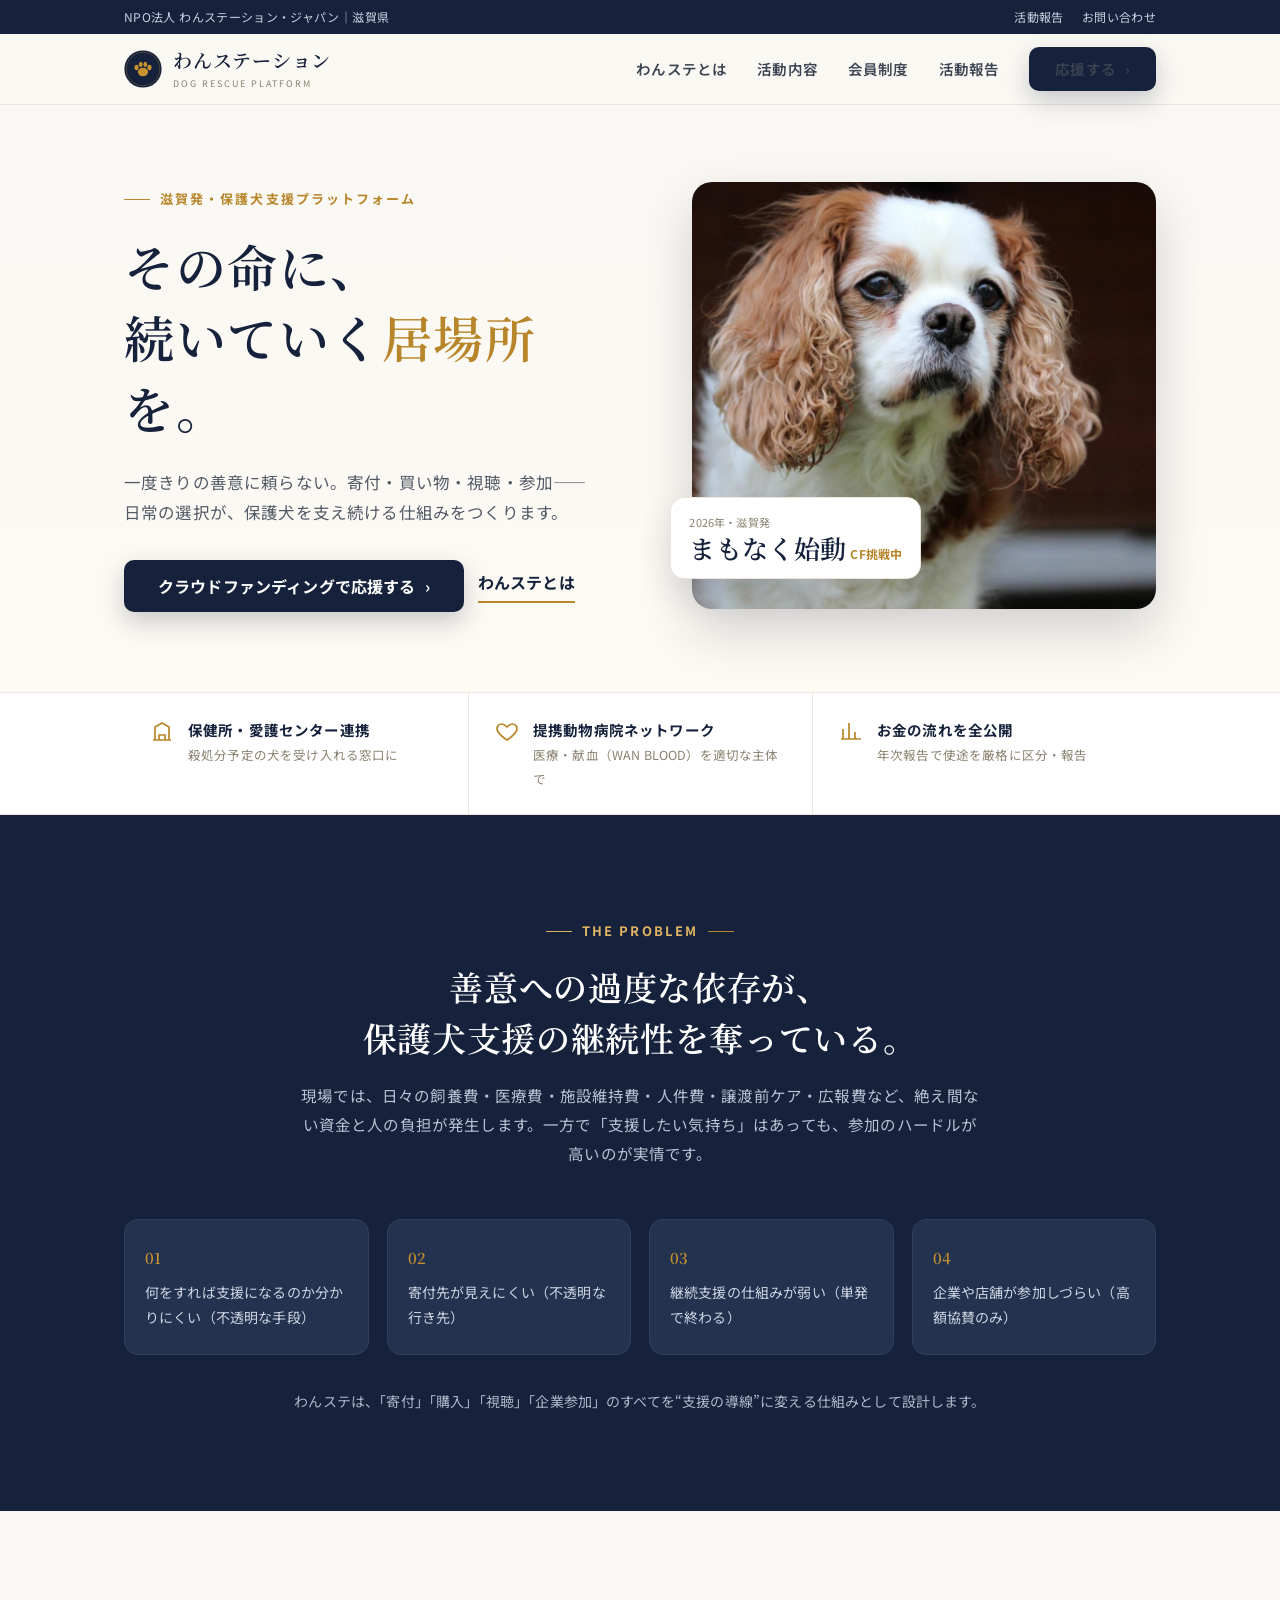
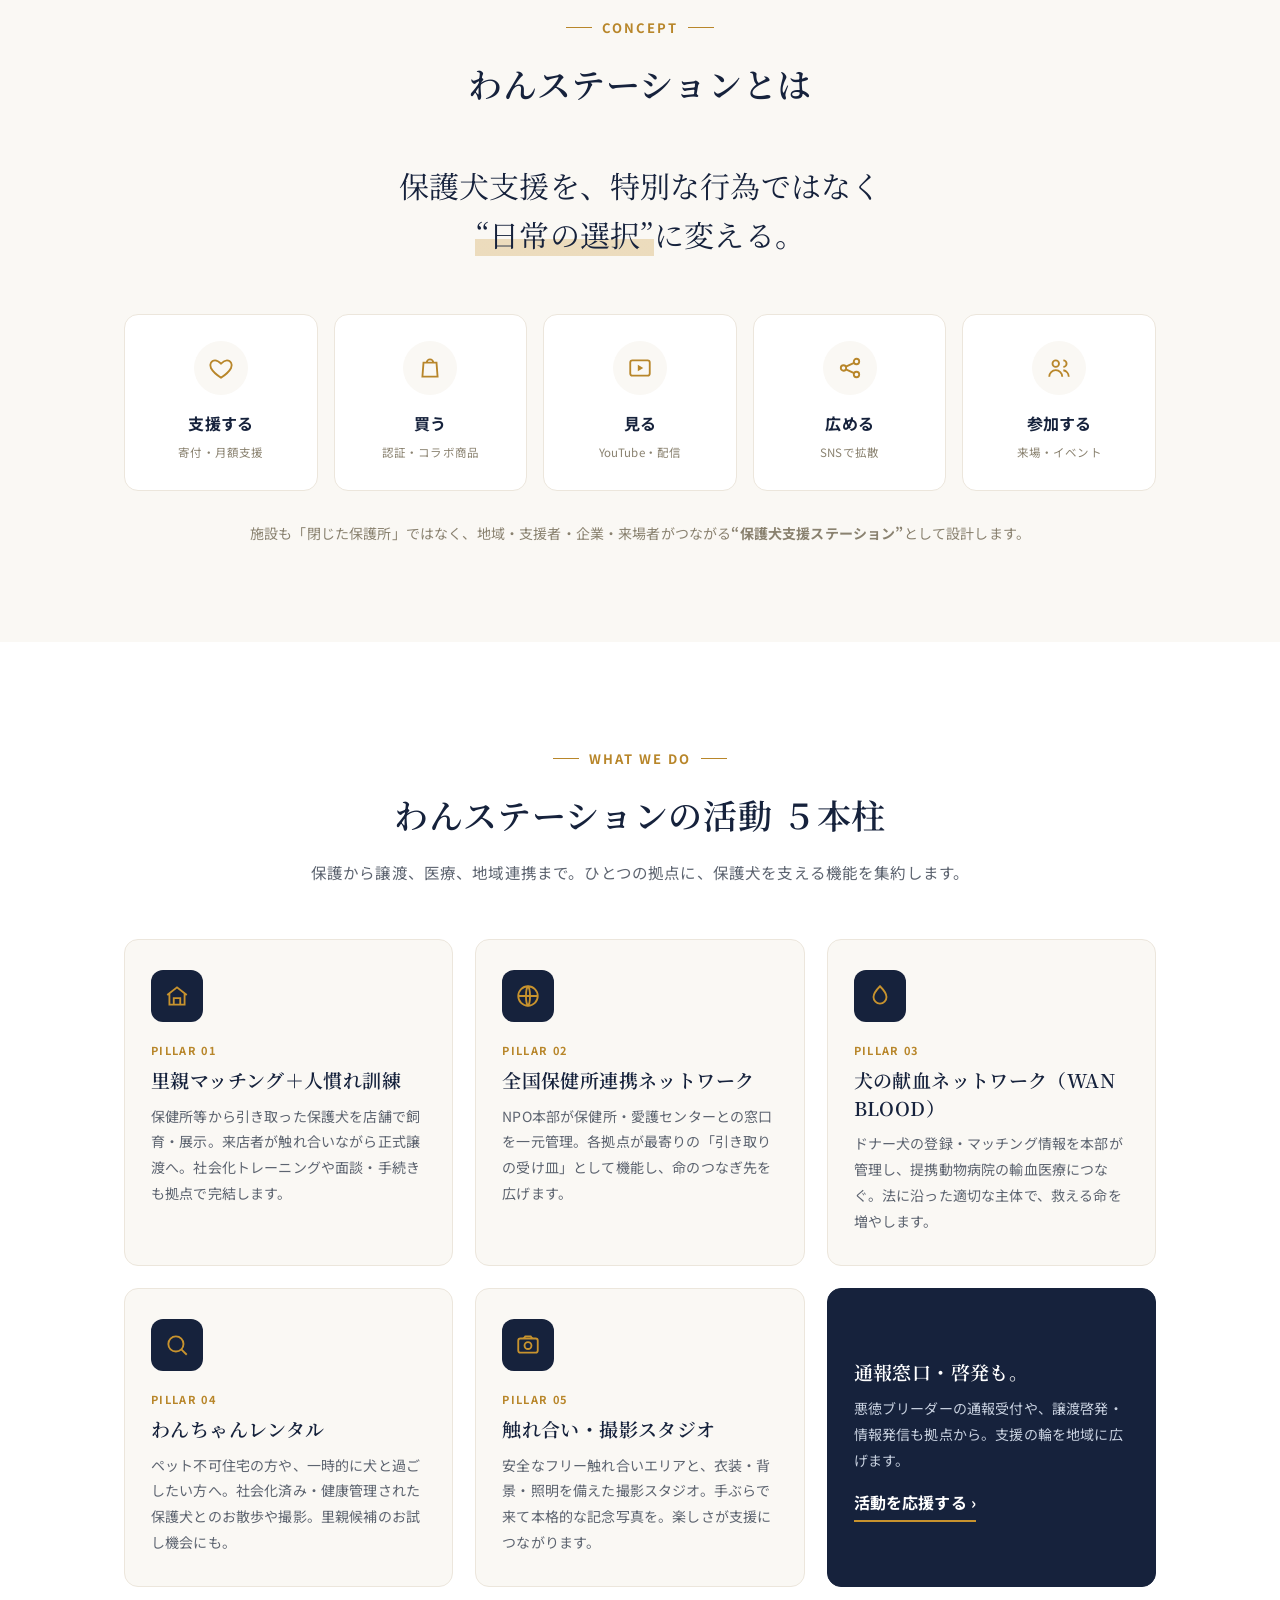
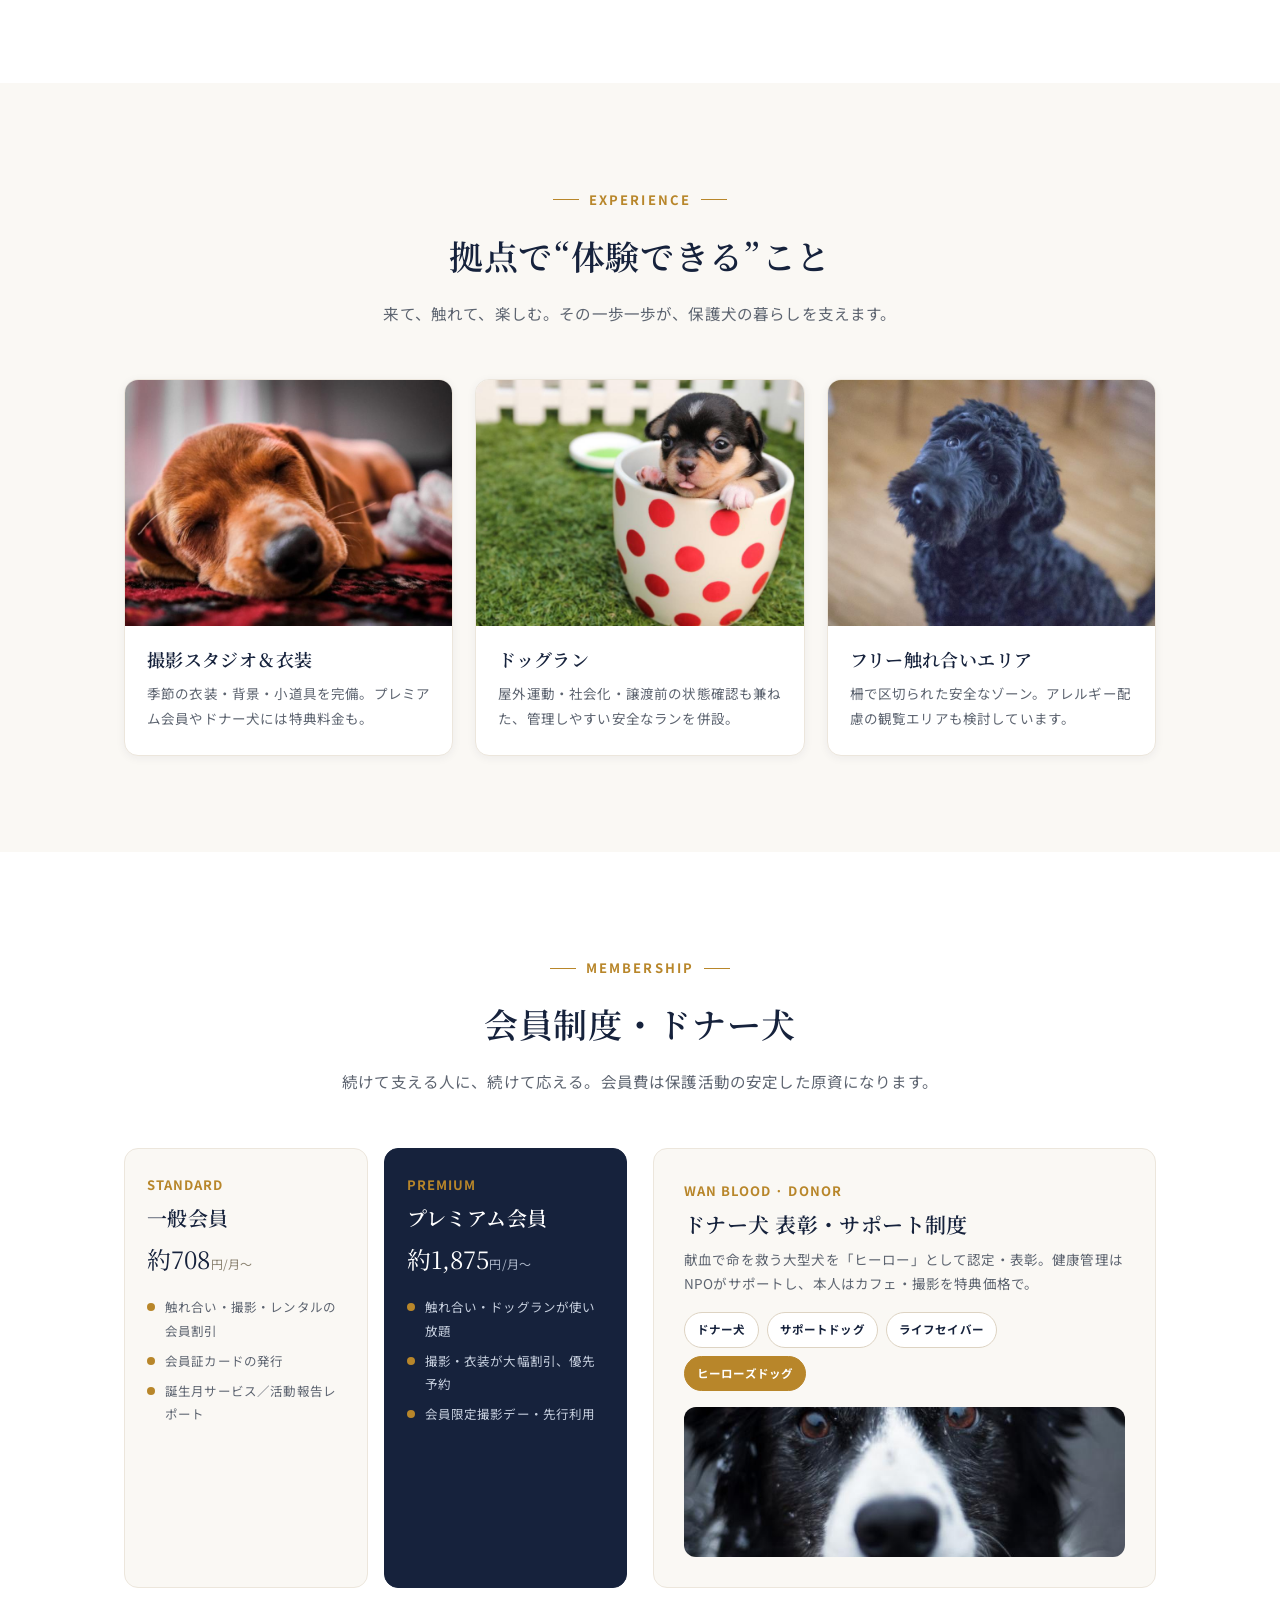
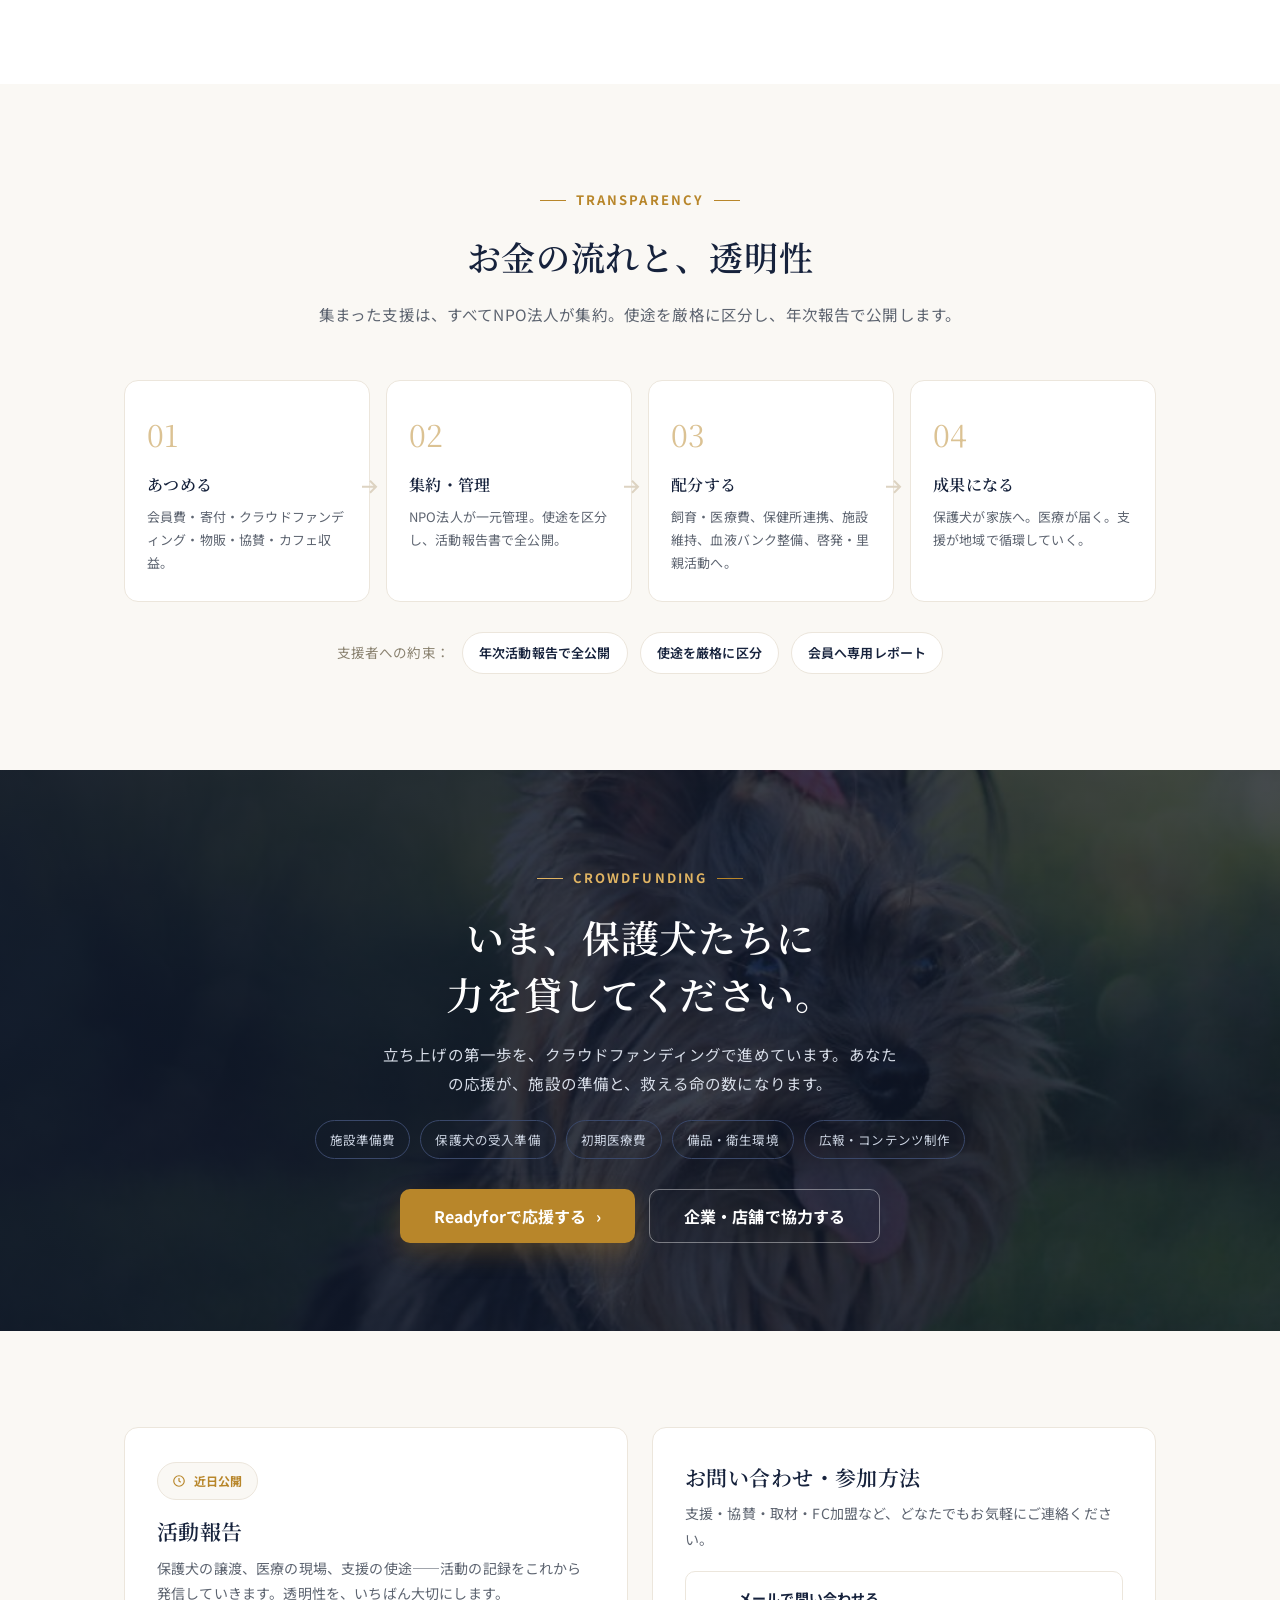
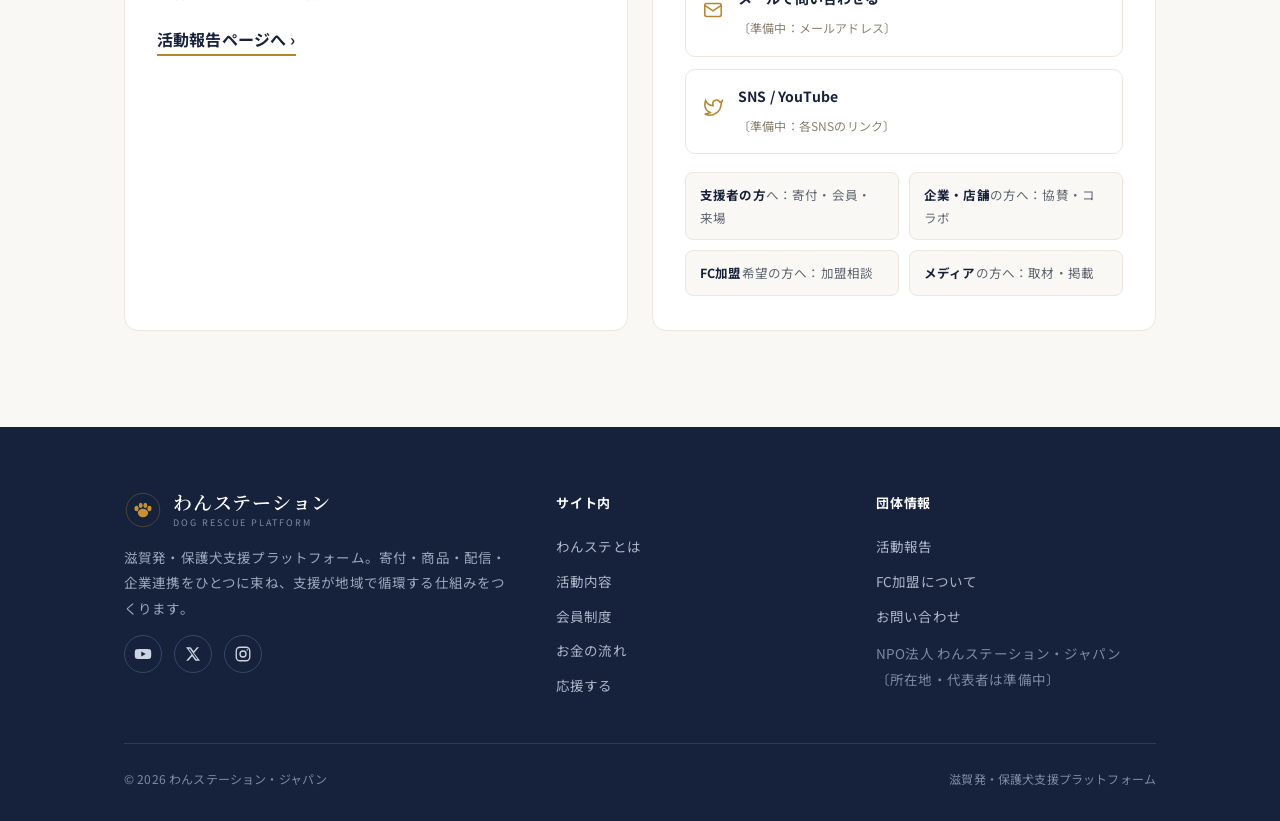
==== classic.html @ 589c4ae3 "feat: 暖色エディトリアル版(B)を正式トップに採用 - B案を index.html に昇格、サブページ(reports/franchise)も暖色トーンに統一 - 旧・紺版は classic." ====
<!DOCTYPE html>
<html lang="ja">
<head>
<meta charset="UTF-8">
<meta name="viewport" content="width=device-width, initial-scale=1">
<meta name="robots" content="noindex, nofollow">
<title>わんステーション｜滋賀発・保護犬支援プラットフォーム</title>
<meta name="description" content="わんステーションは、寄付・買い物・視聴・参加――日常の選択が保護犬を支え続ける仕組みをつくる、滋賀発の保護犬支援プラットフォームです。NPO法人が運営し、お金の流れを全公開します。">
<meta property="og:title" content="わんステーション｜滋賀発・保護犬支援プラットフォーム">
<meta property="og:description" content="保護犬支援を、特別な行為ではなく“日常の選択”に。">
<meta property="og:type" content="website">
<link rel="icon" href="assets/logo.svg" type="image/svg+xml">
<link rel="preconnect" href="https://fonts.googleapis.com">
<link rel="preconnect" href="https://fonts.gstatic.com" crossorigin>
<link href="https://fonts.googleapis.com/css2?family=Noto+Sans+JP:wght@400;500;700&family=Noto+Serif+JP:wght@500;600;700&display=swap" rel="stylesheet">
<link rel="stylesheet" href="css/style.css">
</head>
<body>

<!-- ============ ヘッダー ============ -->
<div class="utility">
  <div class="container">
    <span>NPO法人 わんステーション・ジャパン｜滋賀県</span>
    <span class="u-right">
      <a href="reports.html">活動報告</a>
      <a href="#contact">お問い合わせ</a>
    </span>
  </div>
</div>

<header class="site-header" id="siteHeader">
  <div class="container nav">
    <a class="brand" href="index.html" aria-label="わんステーション トップ">
      <img src="assets/logo.svg" alt="">
      <span class="bt"><b>わんステーション</b><span>DOG RESCUE PLATFORM</span></span>
    </a>
    <nav class="nav-links" id="navLinks" aria-label="メインメニュー">
      <a href="#about">わんステとは</a>
      <a href="#pillars">活動内容</a>
      <a href="#member">会員制度</a>
      <a href="reports.html">活動報告</a>
      <a class="btn btn-primary" href="#support">応援する <span class="arw">›</span></a>
    </nav>
    <button class="nav-toggle" id="navToggle" aria-label="メニューを開く" aria-expanded="false" aria-controls="navLinks">
      <span></span><span></span><span></span>
    </button>
  </div>
</header>

<!-- ============ ヒーロー ============ -->
<section class="hero">
  <div class="container">
    <div class="hero-copy reveal">
      <span class="eyebrow">滋賀発・保護犬支援プラットフォーム</span>
      <h1>その命に、<br>続いていく<span class="accent">居場所</span>を。</h1>
      <p class="lead">一度きりの善意に頼らない。寄付・買い物・視聴・参加――<br>日常の選択が、保護犬を支え続ける仕組みをつくります。</p>
      <div class="hero-actions">
        <a class="btn btn-primary btn-lg" href="#support">クラウドファンディングで応援する <span class="arw">›</span></a>
        <a class="link-underline" href="#about">わんステとは</a>
      </div>
    </div>
    <div class="hero-figure reveal">
      <img src="assets/img/hero.jpg" alt="保護犬の写真">
      <div class="stat-badge">
        <div class="k">2026年・滋賀発</div>
        <div class="v">まもなく始動<small>CF挑戦中</small></div>
      </div>
    </div>
  </div>
</section>

<!-- 信頼ストリップ -->
<div class="trust">
  <div class="container">
    <div class="trust-item">
      <span class="ic" aria-hidden="true"><svg width="24" height="24" viewBox="0 0 24 24" fill="none" stroke="currentColor" stroke-width="1.7"><path d="M3 21h18M5 21V8l7-4 7 4v13M9 21v-5h6v5"/></svg></span>
      <span><b>保健所・愛護センター連携</b><span>殺処分予定の犬を受け入れる窓口に</span></span>
    </div>
    <div class="trust-item">
      <span class="ic" aria-hidden="true"><svg width="24" height="24" viewBox="0 0 24 24" fill="none" stroke="currentColor" stroke-width="1.7"><path d="M12 21s-7-4.6-9.3-9C1 8.7 3 5 6.5 5 9 5 12 8 12 8s3-3 5.5-3C21 5 23 8.7 21.3 12 19 16.4 12 21 12 21z"/></svg></span>
      <span><b>提携動物病院ネットワーク</b><span>医療・献血（WAN BLOOD）を適切な主体で</span></span>
    </div>
    <div class="trust-item">
      <span class="ic" aria-hidden="true"><svg width="24" height="24" viewBox="0 0 24 24" fill="none" stroke="currentColor" stroke-width="1.7"><path d="M4 20V10M10 20V4M16 20v-7M22 20H2"/></svg></span>
      <span><b>お金の流れを全公開</b><span>年次報告で使途を厳格に区分・報告</span></span>
    </div>
  </div>
</div>

<!-- ============ 課題 ============ -->
<section class="section issue" id="issue">
  <div class="container">
    <div class="section-head">
      <span class="eyebrow center">THE PROBLEM</span>
      <h2 class="section-title">善意への過度な依存が、<br>保護犬支援の継続性を奪っている。</h2>
      <p class="section-lead">現場では、日々の飼養費・医療費・施設維持費・人件費・譲渡前ケア・広報費など、絶え間ない資金と人の負担が発生します。一方で「支援したい気持ち」はあっても、参加のハードルが高いのが実情です。</p>
    </div>
    <div class="issue-grid">
      <div class="issue-card reveal"><div class="n">01</div><p>何をすれば支援になるのか分かりにくい（不透明な手段）</p></div>
      <div class="issue-card reveal"><div class="n">02</div><p>寄付先が見えにくい（不透明な行き先）</p></div>
      <div class="issue-card reveal"><div class="n">03</div><p>継続支援の仕組みが弱い（単発で終わる）</p></div>
      <div class="issue-card reveal"><div class="n">04</div><p>企業や店舗が参加しづらい（高額協賛のみ）</p></div>
    </div>
    <p class="issue-note">わんステは、「寄付」「購入」「視聴」「企業参加」のすべてを“支援の導線”に変える仕組みとして設計します。</p>
  </div>
</section>

<!-- ============ コンセプト ============ -->
<section class="section concept" id="about">
  <div class="container">
    <div class="section-head">
      <span class="eyebrow center">CONCEPT</span>
      <h2 class="section-title">わんステーションとは</h2>
    </div>
    <p class="big">保護犬支援を、特別な行為ではなく<br><mark>“日常の選択”</mark>に変える。</p>
    <div class="concept-row">
      <div class="concept-item reveal">
        <div class="ci"><svg width="26" height="26" viewBox="0 0 24 24" fill="none" stroke="currentColor" stroke-width="1.7"><path d="M12 21s-7-4.6-9.3-9C1 8.7 3 5 6.5 5 9 5 12 8 12 8s3-3 5.5-3C21 5 23 8.7 21.3 12 19 16.4 12 21 12 21z"/></svg></div>
        <b>支援する</b><span>寄付・月額支援</span>
      </div>
      <div class="concept-item reveal">
        <div class="ci"><svg width="26" height="26" viewBox="0 0 24 24" fill="none" stroke="currentColor" stroke-width="1.7"><path d="M6 7h12l1 13H5L6 7zM9 7a3 3 0 0 1 6 0"/></svg></div>
        <b>買う</b><span>認証・コラボ商品</span>
      </div>
      <div class="concept-item reveal">
        <div class="ci"><svg width="26" height="26" viewBox="0 0 24 24" fill="none" stroke="currentColor" stroke-width="1.7"><rect x="3" y="5" width="18" height="14" rx="2"/><path d="M10 9l5 3-5 3V9z" fill="currentColor" stroke="none"/></svg></div>
        <b>見る</b><span>YouTube・配信</span>
      </div>
      <div class="concept-item reveal">
        <div class="ci"><svg width="26" height="26" viewBox="0 0 24 24" fill="none" stroke="currentColor" stroke-width="1.7"><circle cx="6" cy="12" r="2.5"/><circle cx="18" cy="6" r="2.5"/><circle cx="18" cy="18" r="2.5"/><path d="M8.2 10.8l7.6-3.6M8.2 13.2l7.6 3.6"/></svg></div>
        <b>広める</b><span>SNSで拡散</span>
      </div>
      <div class="concept-item reveal">
        <div class="ci"><svg width="26" height="26" viewBox="0 0 24 24" fill="none" stroke="currentColor" stroke-width="1.7"><circle cx="9" cy="8" r="3"/><path d="M3 20a6 6 0 0 1 12 0M16 11a3 3 0 0 0 0-6M21 20a6 6 0 0 0-5-5.9"/></svg></div>
        <b>参加する</b><span>来場・イベント</span>
      </div>
    </div>
    <p class="concept-arrow">施設も「閉じた保護所」ではなく、地域・支援者・企業・来場者がつながる<strong>“保護犬支援ステーション”</strong>として設計します。</p>
  </div>
</section>

<!-- ============ 活動5本柱 ============ -->
<section class="section pillars" id="pillars">
  <div class="container">
    <div class="section-head">
      <span class="eyebrow center">WHAT WE DO</span>
      <h2 class="section-title">わんステーションの活動 ５本柱</h2>
      <p class="section-lead">保護から譲渡、医療、地域連携まで。ひとつの拠点に、保護犬を支える機能を集約します。</p>
    </div>
    <div class="pillar-grid">
      <div class="pillar reveal">
        <div class="pic"><svg width="26" height="26" viewBox="0 0 24 24" fill="none" stroke="currentColor" stroke-width="1.7"><path d="M3 11l9-7 9 7M5 10v10h14V10M9 20v-6h6v6"/></svg></div>
        <div class="pn">PILLAR 01</div>
        <h3>里親マッチング＋人慣れ訓練</h3>
        <p>保健所等から引き取った保護犬を店舗で飼育・展示。来店者が触れ合いながら正式譲渡へ。社会化トレーニングや面談・手続きも拠点で完結します。</p>
      </div>
      <div class="pillar reveal">
        <div class="pic"><svg width="26" height="26" viewBox="0 0 24 24" fill="none" stroke="currentColor" stroke-width="1.7"><circle cx="12" cy="12" r="9"/><path d="M3 12h18M12 3c2.5 2.7 2.5 15.3 0 18M12 3c-2.5 2.7-2.5 15.3 0 18"/></svg></div>
        <div class="pn">PILLAR 02</div>
        <h3>全国保健所連携ネットワーク</h3>
        <p>NPO本部が保健所・愛護センターとの窓口を一元管理。各拠点が最寄りの「引き取りの受け皿」として機能し、命のつなぎ先を広げます。</p>
      </div>
      <div class="pillar reveal">
        <div class="pic"><svg width="26" height="26" viewBox="0 0 24 24" fill="none" stroke="currentColor" stroke-width="1.7"><path d="M12 3s6 6 6 10a6 6 0 0 1-12 0c0-4 6-10 6-10z"/></svg></div>
        <div class="pn">PILLAR 03</div>
        <h3>犬の献血ネットワーク（WAN BLOOD）</h3>
        <p>ドナー犬の登録・マッチング情報を本部が管理し、提携動物病院の輸血医療につなぐ。法に沿った適切な主体で、救える命を増やします。</p>
      </div>
      <div class="pillar reveal">
        <div class="pic"><svg width="26" height="26" viewBox="0 0 24 24" fill="none" stroke="currentColor" stroke-width="1.7"><circle cx="11" cy="11" r="7"/><path d="M16 16l5 5"/></svg></div>
        <div class="pn">PILLAR 04</div>
        <h3>わんちゃんレンタル</h3>
        <p>ペット不可住宅の方や、一時的に犬と過ごしたい方へ。社会化済み・健康管理された保護犬とのお散歩や撮影。里親候補のお試し機会にも。</p>
      </div>
      <div class="pillar reveal">
        <div class="pic"><svg width="26" height="26" viewBox="0 0 24 24" fill="none" stroke="currentColor" stroke-width="1.7"><rect x="3" y="6" width="18" height="13" rx="2"/><circle cx="12" cy="12.5" r="3.2"/><path d="M8 6l1.5-2h5L16 6"/></svg></div>
        <div class="pn">PILLAR 05</div>
        <h3>触れ合い・撮影スタジオ</h3>
        <p>安全なフリー触れ合いエリアと、衣装・背景・照明を備えた撮影スタジオ。手ぶらで来て本格的な記念写真を。楽しさが支援につながります。</p>
      </div>
      <div class="pillar reveal" style="display:flex;flex-direction:column;justify-content:center;background:var(--navy);border-color:var(--navy)">
        <h3 style="color:#fff">通報窓口・啓発も。</h3>
        <p style="color:#c7d0df">悪徳ブリーダーの通報受付や、譲渡啓発・情報発信も拠点から。支援の輪を地域に広げます。</p>
        <a class="link-underline" style="color:#fff;border-color:var(--gold-bright);margin-top:14px;align-self:flex-start" href="#support">活動を応援する ›</a>
      </div>
    </div>
  </div>
</section>

<!-- ============ 体験 ============ -->
<section class="section" id="experience">
  <div class="container">
    <div class="section-head">
      <span class="eyebrow center">EXPERIENCE</span>
      <h2 class="section-title">拠点で“体験できる”こと</h2>
      <p class="section-lead">来て、触れて、楽しむ。その一歩一歩が、保護犬の暮らしを支えます。</p>
    </div>
    <div class="exp-grid">
      <div class="exp-card reveal">
        <div class="ph"><img src="assets/img/experience-studio.jpg" alt="撮影スタジオのイメージ"></div>
        <div class="bd"><h3>撮影スタジオ＆衣装</h3><p>季節の衣装・背景・小道具を完備。プレミアム会員やドナー犬には特典料金も。</p></div>
      </div>
      <div class="exp-card reveal">
        <div class="ph"><img src="assets/img/experience-run.jpg" alt="ドッグランのイメージ"></div>
        <div class="bd"><h3>ドッグラン</h3><p>屋外運動・社会化・譲渡前の状態確認も兼ねた、管理しやすい安全なランを併設。</p></div>
      </div>
      <div class="exp-card reveal">
        <div class="ph"><img src="assets/img/experience-touch.jpg" alt="触れ合いエリアのイメージ"></div>
        <div class="bd"><h3>フリー触れ合いエリア</h3><p>柵で区切られた安全なゾーン。アレルギー配慮の観覧エリアも検討しています。</p></div>
      </div>
    </div>
  </div>
</section>

<!-- ============ 会員・ドナー犬 ============ -->
<section class="section member" id="member">
  <div class="container">
    <div class="section-head">
      <span class="eyebrow center">MEMBERSHIP</span>
      <h2 class="section-title">会員制度・ドナー犬</h2>
      <p class="section-lead">続けて支える人に、続けて応える。会員費は保護活動の安定した原資になります。</p>
    </div>
    <div class="member-grid">
      <div class="plan-wrap">
        <div class="plan reveal">
          <div class="pt">STANDARD</div>
          <h4>一般会員</h4>
          <div class="price">約708<small>円/月〜</small></div>
          <ul>
            <li>触れ合い・撮影・レンタルの会員割引</li>
            <li>会員証カードの発行</li>
            <li>誕生月サービス／活動報告レポート</li>
          </ul>
        </div>
        <div class="plan prem reveal">
          <div class="pt">PREMIUM</div>
          <h4>プレミアム会員</h4>
          <div class="price">約1,875<small>円/月〜</small></div>
          <ul>
            <li>触れ合い・ドッグランが使い放題</li>
            <li>撮影・衣装が大幅割引、優先予約</li>
            <li>会員限定撮影デー・先行利用</li>
          </ul>
        </div>
      </div>
      <div class="donor reveal">
        <div class="pt" style="color:var(--gold);font-weight:700;font-size:13px;letter-spacing:.08em">WAN BLOOD · DONOR</div>
        <h4 style="font-size:21px;margin:6px 0 6px">ドナー犬 表彰・サポート制度</h4>
        <p style="font-size:13.5px;color:#5d6470">献血で命を救う大型犬を「ヒーロー」として認定・表彰。健康管理はNPOがサポートし、本人はカフェ・撮影を特典価格で。</p>
        <div class="badge-row">
          <span class="rank">ドナー犬</span>
          <span class="rank">サポートドッグ</span>
          <span class="rank">ライフセイバー</span>
          <span class="rank g">ヒーローズドッグ</span>
        </div>
        <img src="assets/img/donor.jpg" alt="ドナー犬のイメージ">
      </div>
    </div>
  </div>
</section>

<!-- ============ お金の流れ ============ -->
<section class="section flow" id="flow">
  <div class="container">
    <div class="section-head">
      <span class="eyebrow center">TRANSPARENCY</span>
      <h2 class="section-title">お金の流れと、透明性</h2>
      <p class="section-lead">集まった支援は、すべてNPO法人が集約。使途を厳格に区分し、年次報告で公開します。</p>
    </div>
    <div class="flow-steps">
      <div class="flow-step reveal"><h4>あつめる</h4><p>会員費・寄付・クラウドファンディング・物販・協賛・カフェ収益。</p><span class="arr" aria-hidden="true"><svg width="24" height="24" viewBox="0 0 24 24" fill="none" stroke="currentColor" stroke-width="2"><path d="M5 12h14M13 6l6 6-6 6"/></svg></span></div>
      <div class="flow-step reveal"><h4>集約・管理</h4><p>NPO法人が一元管理。使途を区分し、活動報告書で全公開。</p><span class="arr" aria-hidden="true"><svg width="24" height="24" viewBox="0 0 24 24" fill="none" stroke="currentColor" stroke-width="2"><path d="M5 12h14M13 6l6 6-6 6"/></svg></span></div>
      <div class="flow-step reveal"><h4>配分する</h4><p>飼育・医療費、保健所連携、施設維持、血液バンク整備、啓発・里親活動へ。</p><span class="arr" aria-hidden="true"><svg width="24" height="24" viewBox="0 0 24 24" fill="none" stroke="currentColor" stroke-width="2"><path d="M5 12h14M13 6l6 6-6 6"/></svg></span></div>
      <div class="flow-step reveal"><h4>成果になる</h4><p>保護犬が家族へ。医療が届く。支援が地域で循環していく。</p></div>
    </div>
    <div class="flow-note">
      <span>支援者への約束：</span>
      <span class="chip">年次活動報告で全公開</span>
      <span class="chip">使途を厳格に区分</span>
      <span class="chip">会員へ専用レポート</span>
    </div>
  </div>
</section>

<!-- ============ CF応援 ============ -->
<section class="cta" id="support">
  <div class="bg" aria-hidden="true"><img src="assets/img/cta.jpg" alt=""></div>
  <div class="container">
    <span class="eyebrow center">CROWDFUNDING</span>
    <h2>いま、保護犬たちに<br>力を貸してください。</h2>
    <p>立ち上げの第一歩を、クラウドファンディングで進めています。あなたの応援が、施設の準備と、救える命の数になります。</p>
    <div class="uses">
      <span>施設準備費</span><span>保護犬の受入準備</span><span>初期医療費</span><span>備品・衛生環境</span><span>広報・コンテンツ制作</span>
    </div>
    <div class="cta-actions">
      <a class="btn btn-gold btn-lg" href="〔Readyfor公開URL〕" target="_blank" rel="noopener">Readyforで応援する <span class="arw">›</span></a>
      <a class="btn btn-ghost btn-lg" style="color:#fff;border-color:rgba(255,255,255,.4)" href="#contact">企業・店舗で協力する</a>
    </div>
  </div>
</section>

<!-- ============ 活動報告 / お問い合わせ ============ -->
<section class="section" id="contact">
  <div class="container">
    <div class="split2">
      <div class="panel reveal">
        <span class="soon"><svg width="14" height="14" viewBox="0 0 24 24" fill="none" stroke="currentColor" stroke-width="2"><circle cx="12" cy="12" r="9"/><path d="M12 7v5l3 2"/></svg> 近日公開</span>
        <h3>活動報告</h3>
        <p>保護犬の譲渡、医療の現場、支援の使途――活動の記録をこれから発信していきます。透明性を、いちばん大切にします。</p>
        <a class="link-underline" href="reports.html">活動報告ページへ ›</a>
      </div>
      <div class="panel reveal">
        <h3>お問い合わせ・参加方法</h3>
        <p>支援・協賛・取材・FC加盟など、どなたでもお気軽にご連絡ください。</p>
        <div class="contact-list">
          <a class="contact-row" href="〔mailto:メールアドレス〕">
            <span class="ic"><svg width="22" height="22" viewBox="0 0 24 24" fill="none" stroke="currentColor" stroke-width="1.7"><rect x="3" y="5" width="18" height="14" rx="2"/><path d="M3 7l9 6 9-6"/></svg></span>
            <span class="t"><b>メールで問い合わせる</b><span>〔準備中：メールアドレス〕</span></span>
          </a>
          <a class="contact-row" href="〔SNSのURL〕" target="_blank" rel="noopener">
            <span class="ic"><svg width="22" height="22" viewBox="0 0 24 24" fill="none" stroke="currentColor" stroke-width="1.7"><path d="M22 6c-.8.4-1.6.6-2.5.8A4 4 0 0 0 12 9.5v1A9 9 0 0 1 4 5s-4 9 5 13a10 10 0 0 1-6 1.7C12 24 21 17 21 7.5l-.1-.7c.8-.8 1.5-1.7 1.6-2.8z"/></svg></span>
            <span class="t"><b>SNS / YouTube</b><span>〔準備中：各SNSのリンク〕</span></span>
          </a>
        </div>
        <div class="audience">
          <div><b>支援者の方</b>へ：寄付・会員・来場</div>
          <div><b>企業・店舗</b>の方へ：協賛・コラボ</div>
          <div><b>FC加盟</b>希望の方へ：加盟相談</div>
          <div><b>メディア</b>の方へ：取材・掲載</div>
        </div>
      </div>
    </div>
  </div>
</section>

<!-- ============ フッター ============ -->
<footer class="site-footer">
  <div class="container">
    <div class="foot-grid">
      <div class="foot-brand">
        <a class="brand" href="index.html">
          <img src="assets/logo.svg" alt="" width="38" height="38">
          <span class="bt"><b>わんステーション</b><span style="color:#7e8aa1">DOG RESCUE PLATFORM</span></span>
        </a>
        <p>滋賀発・保護犬支援プラットフォーム。寄付・商品・配信・企業連携をひとつに束ね、支援が地域で循環する仕組みをつくります。</p>
        <div class="foot-sns">
          <a href="〔YouTube〕" target="_blank" rel="noopener" aria-label="YouTube"><svg width="18" height="18" viewBox="0 0 24 24" fill="currentColor"><path d="M23 12s0-3.2-.4-4.7a2.5 2.5 0 0 0-1.7-1.7C19.4 5.2 12 5.2 12 5.2s-7.4 0-8.9.4A2.5 2.5 0 0 0 1.4 7.3C1 8.8 1 12 1 12s0 3.2.4 4.7a2.5 2.5 0 0 0 1.7 1.7c1.5.4 8.9.4 8.9.4s7.4 0 8.9-.4a2.5 2.5 0 0 0 1.7-1.7C23 15.2 23 12 23 12zM9.7 15.3V8.7l6 3.3-6 3.3z"/></svg></a>
          <a href="〔X〕" target="_blank" rel="noopener" aria-label="X"><svg width="16" height="16" viewBox="0 0 24 24" fill="currentColor"><path d="M18 2h3l-7.5 8.6L22.5 22h-6.8l-5-6.6L4.8 22H1.8l8-9.2L1.5 2h7l4.5 6 5-6zM16.8 20h1.9L7.3 4H5.3L16.8 20z"/></svg></a>
          <a href="〔Instagram〕" target="_blank" rel="noopener" aria-label="Instagram"><svg width="18" height="18" viewBox="0 0 24 24" fill="none" stroke="currentColor" stroke-width="1.8"><rect x="3" y="3" width="18" height="18" rx="5"/><circle cx="12" cy="12" r="4"/><circle cx="17.5" cy="6.5" r="1" fill="currentColor" stroke="none"/></svg></a>
        </div>
      </div>
      <div class="foot-col">
        <h5>サイト内</h5>
        <a href="#about">わんステとは</a>
        <a href="#pillars">活動内容</a>
        <a href="#member">会員制度</a>
        <a href="#flow">お金の流れ</a>
        <a href="#support">応援する</a>
      </div>
      <div class="foot-col">
        <h5>団体情報</h5>
        <a href="reports.html">活動報告</a>
        <a href="franchise.html">FC加盟について</a>
        <a href="#contact">お問い合わせ</a>
        <span style="display:block;color:#7e8aa1;padding-top:8px;line-height:1.9">NPO法人 わんステーション・ジャパン<br>〔所在地・代表者は準備中〕</span>
      </div>
    </div>
    <div class="foot-bottom">
      <span>© 2026 わんステーション・ジャパン</span>
      <span>滋賀発・保護犬支援プラットフォーム</span>
    </div>
  </div>
</footer>

<script src="js/main.js"></script>
</body>
</html>
---- css/style.css ----
/* =========================================================
   わんステーション 公式サイト — style.css
   トーン：安心・信頼（紺×ゴールド×明朝見出し）
   ========================================================= */

/* ---------- リセット ---------- */
*,*::before,*::after{box-sizing:border-box;margin:0;padding:0}
html{scroll-behavior:smooth;-webkit-text-size-adjust:100%}
img{max-width:100%;display:block}
a{color:inherit;text-decoration:none}
ul{list-style:none}
button{font:inherit;cursor:pointer;border:none;background:none}

/* ---------- トークン ---------- */
:root{
  --navy:#16223C;
  --navy-soft:#22324f;
  --gold:#B8862A;
  --gold-bright:#C8932E;
  --cream:#FAF8F4;
  --paper:#FFFFFF;
  --ink:#2C3340;
  --muted:#8A8270;
  --line:#ECE6DC;
  --line-strong:#ddd3c2;

  --serif:"Noto Serif JP",'Hiragino Mincho ProN','Yu Mincho',serif;
  --sans:"Noto Sans JP",'Hiragino Sans','Hiragino Kaku Gothic ProN',system-ui,sans-serif;

  --maxw:1080px;
  --radius:14px;
  --shadow-sm:0 2px 10px rgba(30,40,60,.06);
  --shadow:0 14px 34px rgba(30,40,60,.12);
  --shadow-lg:0 22px 50px rgba(20,30,50,.18);
}

/* ---------- ベース ---------- */
body{
  font-family:var(--sans);
  color:var(--ink);
  background:var(--cream);
  line-height:1.85;
  font-size:16px;
  font-weight:400;
  letter-spacing:.01em;
  -webkit-font-smoothing:antialiased;
}
.container{width:100%;max-width:var(--maxw);margin-inline:auto;padding-inline:24px}

h1,h2,h3,h4{font-family:var(--serif);color:var(--navy);font-weight:600;line-height:1.5;letter-spacing:.02em}

/* セクション共通 */
.section{padding:96px 0}
.section--tight{padding:72px 0}
.section-head{max-width:680px;margin:0 auto 52px;text-align:center}
.eyebrow{
  display:inline-flex;align-items:center;gap:10px;
  color:var(--gold);font-size:13px;font-weight:700;letter-spacing:.16em;
  font-family:var(--sans);margin-bottom:18px;
}
.eyebrow::before,.eyebrow.center::after{content:"";width:26px;height:1px;background:var(--gold)}
.section-title{font-size:clamp(25px,3.4vw,34px);line-height:1.5}
.section-lead{margin-top:18px;color:#5d6470;font-size:15.5px}

/* ボタン */
.btn{
  display:inline-flex;align-items:center;justify-content:center;gap:9px;
  font-family:var(--sans);font-weight:700;font-size:15px;line-height:1;
  padding:15px 26px;border-radius:10px;transition:transform .2s,box-shadow .2s,background .2s,color .2s;
  white-space:nowrap;
}
.btn .arw{transition:transform .2s}
.btn:hover .arw{transform:translateX(3px)}
.btn-primary{background:var(--navy);color:#fff;box-shadow:0 10px 24px rgba(22,34,60,.22)}
.btn-primary:hover{background:#0f1830;transform:translateY(-2px);box-shadow:0 16px 30px rgba(22,34,60,.3)}
.btn-gold{background:var(--gold);color:#fff;box-shadow:0 10px 24px rgba(184,134,42,.3)}
.btn-gold:hover{background:var(--gold-bright);transform:translateY(-2px)}
.btn-ghost{color:var(--navy);border:1.5px solid var(--line-strong)}
.btn-ghost:hover{border-color:var(--navy);background:#fff}
.btn-lg{padding:18px 34px;font-size:16px}
.link-underline{font-weight:700;color:var(--navy);border-bottom:2px solid var(--gold);padding-bottom:3px}
.link-underline:hover{color:var(--gold)}

/* =========================================================
   ヘッダー
   ========================================================= */
.utility{background:var(--navy);color:#c7d0df;font-size:12px}
.utility .container{display:flex;justify-content:space-between;align-items:center;height:34px;letter-spacing:.03em}
.utility a:hover{color:#fff}
.utility .u-right{display:flex;gap:18px}

.site-header{position:sticky;top:0;z-index:50;background:rgba(250,248,244,.92);backdrop-filter:saturate(140%) blur(8px);border-bottom:1px solid var(--line);transition:box-shadow .25s}
.site-header.scrolled{box-shadow:var(--shadow-sm)}
.nav{display:flex;align-items:center;justify-content:space-between;height:70px}
.brand{display:flex;align-items:center;gap:11px}
.brand img{width:38px;height:38px}
.brand .bt{line-height:1.15}
.brand .bt b{display:block;font-family:var(--serif);font-weight:600;color:var(--navy);font-size:19px;letter-spacing:.04em}
.brand .bt span{font-size:9px;color:var(--muted);letter-spacing:.22em}
.nav-links{display:flex;align-items:center;gap:30px}
.nav-links a{font-size:14.5px;font-weight:600;color:#3c4452;position:relative}
.nav-links a:not(.btn)::after{content:"";position:absolute;left:0;bottom:-6px;width:0;height:2px;background:var(--gold);transition:width .25s}
.nav-links a:not(.btn):hover::after{width:100%}
.nav-toggle{display:none;width:44px;height:44px;border-radius:8px;flex-direction:column;justify-content:center;align-items:center;gap:5px}
.nav-toggle span{width:22px;height:2px;background:var(--navy);transition:.3s}
.nav-toggle.open span:nth-child(1){transform:translateY(7px) rotate(45deg)}
.nav-toggle.open span:nth-child(2){opacity:0}
.nav-toggle.open span:nth-child(3){transform:translateY(-7px) rotate(-45deg)}

/* =========================================================
   ヒーロー
   ========================================================= */
.hero{background:linear-gradient(180deg,var(--cream),#fdfaf4)}
.hero .container{display:grid;grid-template-columns:1.05fr .95fr;gap:56px;align-items:center;padding-top:74px;padding-bottom:80px}
.hero h1{font-size:clamp(31px,4.6vw,50px);line-height:1.42;letter-spacing:.03em}
.hero h1 .accent{color:var(--gold)}
.hero p.lead{margin:24px 0 32px;font-size:16.5px;color:#525a66;max-width:30em}
.hero-actions{display:flex;gap:14px;align-items:center;flex-wrap:wrap}
.hero-figure{position:relative}
.hero-figure img{width:100%;aspect-ratio:1/.92;object-fit:cover;border-radius:20px;box-shadow:var(--shadow-lg)}
.hero-figure::after{content:"";position:absolute;inset:14px -14px -14px 14px;border:1.5px solid var(--gold);border-radius:20px;z-index:-1;opacity:.5}
.stat-badge{
  position:absolute;left:-22px;bottom:30px;background:#fff;border:1px solid var(--line);
  border-radius:14px;padding:14px 18px;box-shadow:var(--shadow);
}
.stat-badge .k{font-size:11px;color:var(--muted)}
.stat-badge .v{font-family:var(--serif);font-size:26px;font-weight:600;color:var(--navy);line-height:1.2}
.stat-badge .v small{font-size:12px;color:var(--gold);font-family:var(--sans);font-weight:700;margin-left:4px}

/* 信頼ストリップ */
.trust{background:var(--paper);border-top:1px solid var(--line);border-bottom:1px solid var(--line)}
.trust .container{display:grid;grid-template-columns:repeat(3,1fr)}
.trust-item{padding:24px 26px;display:flex;gap:14px;align-items:flex-start}
.trust-item+.trust-item{border-left:1px solid var(--line)}
.trust-item .ic{flex:none;color:var(--gold);margin-top:2px}
.trust-item b{display:block;font-family:var(--sans);font-size:14.5px;color:var(--navy);font-weight:700}
.trust-item span{font-size:12.5px;color:var(--muted)}

/* =========================================================
   課題
   ========================================================= */
.issue{background:var(--navy);color:#e7ecf4}
.issue h2{color:#fff}
.issue .eyebrow{color:#e0b463}
.issue .eyebrow::before{background:#e0b463}
.issue .section-lead{color:#b9c2d3}
.issue-grid{display:grid;grid-template-columns:repeat(4,1fr);gap:18px;margin-top:46px}
.issue-card{background:var(--navy-soft);border:1px solid #31405d;border-radius:var(--radius);padding:24px 20px}
.issue-card .n{font-family:var(--serif);color:var(--gold-bright);font-size:15px;font-weight:600;margin-bottom:8px}
.issue-card p{font-size:14px;color:#cdd5e3;line-height:1.8}
.issue-note{margin-top:34px;text-align:center;font-size:14px;color:#aeb8ca}

/* =========================================================
   コンセプト
   ========================================================= */
.concept .big{font-family:var(--serif);font-size:clamp(22px,3vw,30px);text-align:center;color:var(--navy);line-height:1.65;max-width:18em;margin:0 auto}
.concept .big mark{background:linear-gradient(transparent 62%,rgba(200,147,46,.28) 62%);color:inherit}
.concept-row{display:grid;grid-template-columns:repeat(5,1fr);gap:16px;margin-top:54px}
.concept-item{text-align:center;padding:26px 12px;background:#fff;border:1px solid var(--line);border-radius:var(--radius);transition:transform .25s,box-shadow .25s}
.concept-item:hover{transform:translateY(-4px);box-shadow:var(--shadow)}
.concept-item .ci{width:54px;height:54px;margin:0 auto 14px;border-radius:50%;background:var(--cream);display:flex;align-items:center;justify-content:center;color:var(--gold)}
.concept-item b{font-size:16px;color:var(--navy);font-family:var(--sans);font-weight:700}
.concept-item span{display:block;font-size:11.5px;color:var(--muted);margin-top:4px}
.concept-arrow{text-align:center;color:var(--muted);margin-top:30px;font-size:14px}

/* =========================================================
   活動5本柱
   ========================================================= */
.pillars{background:var(--paper)}
.pillar-grid{display:grid;grid-template-columns:repeat(3,1fr);gap:22px}
.pillar{border:1px solid var(--line);border-radius:var(--radius);padding:30px 26px;background:var(--cream);transition:transform .25s,box-shadow .25s,border-color .25s}
.pillar:hover{transform:translateY(-5px);box-shadow:var(--shadow);border-color:var(--line-strong)}
.pillar .pic{width:52px;height:52px;border-radius:12px;background:var(--navy);color:var(--gold-bright);display:flex;align-items:center;justify-content:center;margin-bottom:18px}
.pillar .pn{font-size:11px;font-weight:700;color:var(--gold);letter-spacing:.12em;font-family:var(--sans)}
.pillar h3{font-size:19px;margin:6px 0 10px;line-height:1.45}
.pillar p{font-size:14px;color:#5d6470;line-height:1.85}

/* =========================================================
   体験
   ========================================================= */
.exp-grid{display:grid;grid-template-columns:repeat(3,1fr);gap:22px}
.exp-card{border-radius:var(--radius);overflow:hidden;background:#fff;border:1px solid var(--line);box-shadow:var(--shadow-sm);transition:transform .25s,box-shadow .25s}
.exp-card:hover{transform:translateY(-5px);box-shadow:var(--shadow)}
.exp-card .ph{aspect-ratio:4/3;overflow:hidden}
.exp-card .ph img{width:100%;height:100%;object-fit:cover;transition:transform .5s}
.exp-card:hover .ph img{transform:scale(1.05)}
.exp-card .bd{padding:20px 22px 24px}
.exp-card h3{font-size:18px;margin-bottom:8px}
.exp-card p{font-size:13.5px;color:#5d6470}

/* =========================================================
   会員・ドナー犬
   ========================================================= */
.member{background:var(--paper)}
.member-grid{display:grid;grid-template-columns:1fr 1fr;gap:26px;align-items:stretch}
.plan-wrap{display:grid;grid-template-columns:1fr 1fr;gap:16px}
.plan{border:1px solid var(--line);border-radius:var(--radius);padding:24px 22px;background:var(--cream)}
.plan.prem{background:var(--navy);color:#e8edf5;border-color:var(--navy)}
.plan .pt{font-family:var(--sans);font-weight:700;font-size:13px;letter-spacing:.08em;color:var(--gold)}
.plan h4{font-size:20px;margin:6px 0 4px}
.plan.prem h4{color:#fff}
.plan .price{font-family:var(--serif);font-size:24px;color:var(--navy)}
.plan.prem .price{color:#fff}
.plan .price small{font-size:12px;color:var(--muted);font-family:var(--sans)}
.plan.prem .price small{color:#aeb8ca}
.plan ul{margin-top:14px;display:flex;flex-direction:column;gap:7px}
.plan li{font-size:12.5px;padding-left:18px;position:relative;color:#5d6470}
.plan.prem li{color:#c7d0df}
.plan li::before{content:"";position:absolute;left:0;top:8px;width:8px;height:8px;border-radius:50%;background:var(--gold)}
.donor{border:1px solid var(--line);border-radius:var(--radius);padding:30px;background:var(--cream);display:flex;flex-direction:column}
.donor .badge-row{display:flex;gap:8px;flex-wrap:wrap;margin:16px 0}
.donor .rank{font-size:11.5px;font-weight:700;padding:6px 12px;border-radius:999px;border:1px solid var(--line-strong);color:var(--navy);background:#fff}
.donor .rank.g{background:var(--gold);color:#fff;border-color:var(--gold)}
.donor img{border-radius:12px;margin-top:auto;height:150px;object-fit:cover}

/* =========================================================
   お金の流れ
   ========================================================= */
.flow{background:var(--cream)}
.flow-steps{display:grid;grid-template-columns:repeat(4,1fr);gap:16px;counter-reset:s}
.flow-step{background:#fff;border:1px solid var(--line);border-radius:var(--radius);padding:26px 22px;position:relative}
.flow-step::before{counter-increment:s;content:"0" counter(s);font-family:var(--serif);font-size:30px;color:var(--gold);opacity:.5;display:block;margin-bottom:10px}
.flow-step h4{font-size:16px;margin-bottom:8px}
.flow-step p{font-size:13px;color:#5d6470;line-height:1.8}
.flow-step .arr{position:absolute;right:-12px;top:50%;transform:translateY(-50%);color:var(--line-strong);z-index:1}
.flow-note{margin-top:30px;display:flex;gap:12px;align-items:center;justify-content:center;flex-wrap:wrap;font-size:13.5px;color:var(--muted)}
.flow-note .chip{background:#fff;border:1px solid var(--line);border-radius:999px;padding:8px 16px;color:var(--navy);font-weight:600;font-size:13px}

/* =========================================================
   CF応援バンド
   ========================================================= */
.cta{position:relative;color:#fff;overflow:hidden}
.cta .bg{position:absolute;inset:0;z-index:0}
.cta .bg img{width:100%;height:100%;object-fit:cover;filter:saturate(.9)}
.cta .bg::after{content:"";position:absolute;inset:0;background:linear-gradient(100deg,rgba(16,24,42,.94),rgba(16,24,42,.74))}
.cta .container{position:relative;z-index:1;text-align:center;padding:88px 24px}
.cta .eyebrow{color:#e0b463;justify-content:center}
.cta .eyebrow::before{background:#e0b463}
.cta h2{color:#fff;font-size:clamp(26px,3.6vw,38px);line-height:1.5}
.cta p{max-width:34em;margin:18px auto 14px;color:#d7dde8;font-size:15.5px}
.cta .uses{display:flex;gap:10px;flex-wrap:wrap;justify-content:center;margin:22px 0 30px}
.cta .uses span{font-size:12.5px;color:#cdd5e3;border:1px solid #3a486a;border-radius:999px;padding:7px 14px}
.cta-actions{display:flex;gap:14px;justify-content:center;flex-wrap:wrap}

/* =========================================================
   活動報告 / お問い合わせ
   ========================================================= */
.split2{display:grid;grid-template-columns:1fr 1fr;gap:24px}
.panel{background:#fff;border:1px solid var(--line);border-radius:var(--radius);padding:34px 32px}
.panel h3{font-size:21px;margin-bottom:8px}
.panel p{font-size:14px;color:#5d6470;margin-bottom:18px}
.soon{display:inline-flex;align-items:center;gap:8px;font-size:12px;font-weight:700;color:var(--gold);background:var(--cream);border:1px solid var(--line);border-radius:999px;padding:7px 14px;margin-bottom:16px}
.contact-list{display:flex;flex-direction:column;gap:12px}
.contact-row{display:flex;align-items:center;gap:14px;padding:14px 16px;border:1px solid var(--line);border-radius:10px;transition:border-color .2s,background .2s}
.contact-row:hover{border-color:var(--line-strong);background:var(--cream)}
.contact-row .ic{color:var(--gold)}
.contact-row .t b{display:block;font-size:14px;color:var(--navy);font-family:var(--sans)}
.contact-row .t span{font-size:12px;color:var(--muted)}
.audience{display:grid;grid-template-columns:repeat(2,1fr);gap:10px;margin-top:18px}
.audience div{font-size:12.5px;color:#5d6470;padding:10px 14px;background:var(--cream);border-radius:8px;border:1px solid var(--line)}
.audience b{color:var(--navy)}

/* =========================================================
   フッター
   ========================================================= */
.site-footer{background:var(--navy);color:#aeb8ca;padding:64px 0 30px;font-size:13.5px}
.foot-grid{display:grid;grid-template-columns:1.4fr 1fr 1fr;gap:40px;padding-bottom:40px;border-bottom:1px solid #2b3a57}
.foot-brand .brand .bt b{color:#fff}
.foot-brand p{margin-top:16px;line-height:1.9;color:#9aa6bb;max-width:32em}
.foot-col h5{color:#fff;font-family:var(--sans);font-size:13px;letter-spacing:.06em;margin-bottom:14px}
.foot-col a{display:block;padding:5px 0;color:#aeb8ca}
.foot-col a:hover{color:var(--gold-bright)}
.foot-sns{display:flex;gap:12px;margin-top:14px}
.foot-sns a{width:38px;height:38px;border-radius:50%;border:1px solid #34466a;display:flex;align-items:center;justify-content:center;color:#cdd5e3}
.foot-sns a:hover{background:var(--gold);border-color:var(--gold);color:#fff}
.foot-bottom{padding-top:24px;display:flex;justify-content:space-between;flex-wrap:wrap;gap:8px;color:#7e8aa1;font-size:12px}

/* =========================================================
   サブページ（準備中）
   ========================================================= */
.page-hero{background:var(--navy);color:#fff;padding:70px 0}
.page-hero .eyebrow{color:#e0b463}
.page-hero .eyebrow::before{background:#e0b463}
.page-hero h1{color:#fff;font-size:clamp(26px,4vw,38px)}
.page-hero p{color:#c2cad8;margin-top:14px;max-width:40em}
.prep{text-align:center;padding:90px 24px}
.prep .soon{font-size:13px;margin-bottom:22px}
.prep h2{font-size:24px;margin-bottom:14px}
.prep p{color:#5d6470;max-width:34em;margin:0 auto 26px}

/* =========================================================
   スクロール演出
   ========================================================= */
.reveal{opacity:0;transform:translateY(22px);transition:opacity .7s ease,transform .7s ease}
.reveal.is-visible{opacity:1;transform:none}
@media (prefers-reduced-motion:reduce){
  .reveal{opacity:1;transform:none;transition:none}
  html{scroll-behavior:auto}
}

/* =========================================================
   レスポンシブ
   ========================================================= */
@media (max-width:980px){
  .hero .container{grid-template-columns:1fr;gap:36px;padding-top:48px;padding-bottom:56px}
  .hero-figure{max-width:480px}
  .issue-grid{grid-template-columns:repeat(2,1fr)}
  .concept-row{grid-template-columns:repeat(3,1fr)}
  .pillar-grid,.exp-grid,.flow-steps{grid-template-columns:repeat(2,1fr)}
  .flow-step .arr{display:none}
  .member-grid,.split2,.foot-grid{grid-template-columns:1fr}
  .foot-grid{gap:30px}
}
@media (max-width:680px){
  .section{padding:64px 0}
  .utility .u-right span:first-child{display:none}
  .nav-links{
    position:fixed;inset:104px 16px auto 16px;flex-direction:column;align-items:stretch;gap:6px;
    background:#fff;border:1px solid var(--line);border-radius:14px;padding:14px;box-shadow:var(--shadow-lg);
    transform:translateY(-12px);opacity:0;pointer-events:none;transition:.25s;
  }
  .nav-links.open{transform:none;opacity:1;pointer-events:auto}
  .nav-links a{padding:12px 10px}
  .nav-links a:not(.btn){border-bottom:1px solid var(--line)}
  .nav-links .btn{margin-top:6px}
  .nav-toggle{display:flex}
  .trust .container{grid-template-columns:1fr}
  .trust-item+.trust-item{border-left:none;border-top:1px solid var(--line)}
  .concept-row,.pillar-grid,.exp-grid,.flow-steps,.plan-wrap,.audience{grid-template-columns:1fr}
  .issue-grid{grid-template-columns:1fr}
  .stat-badge{left:12px;bottom:12px}
  .hero-figure::after{display:none}
}
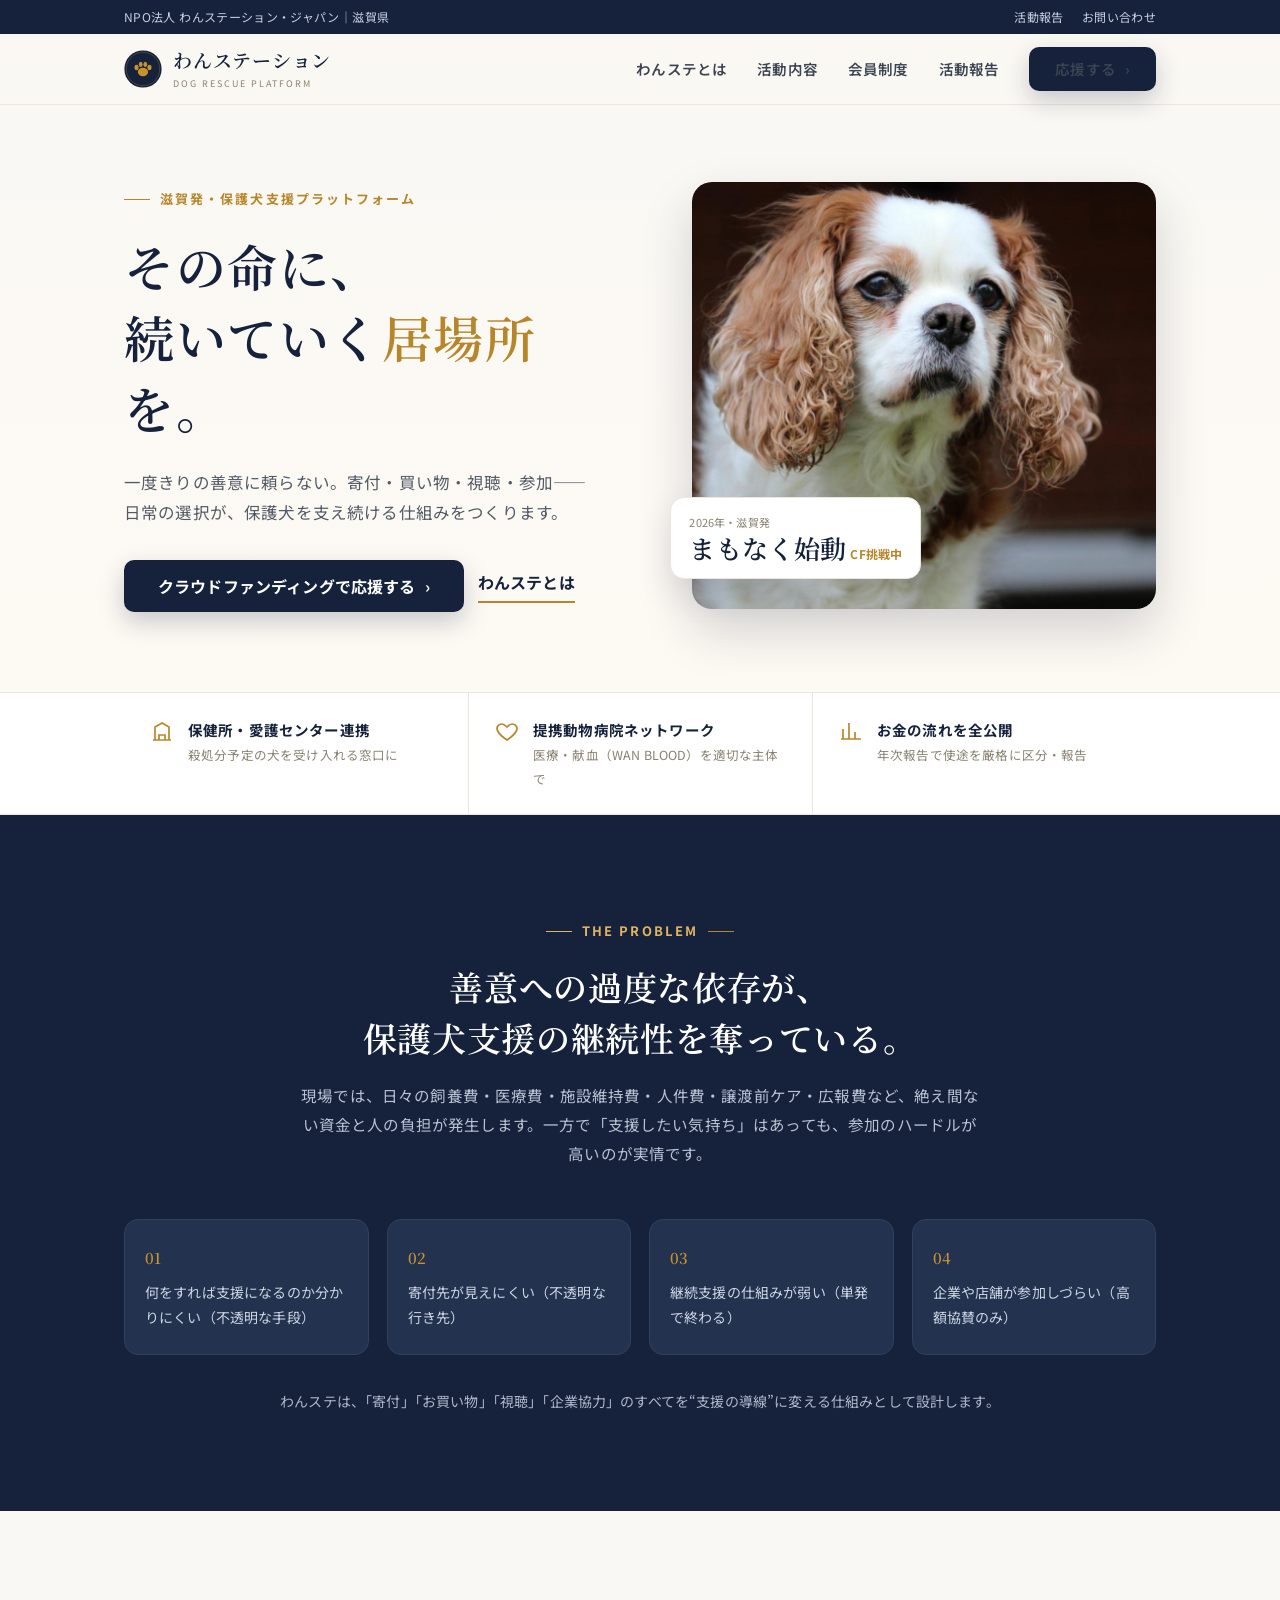
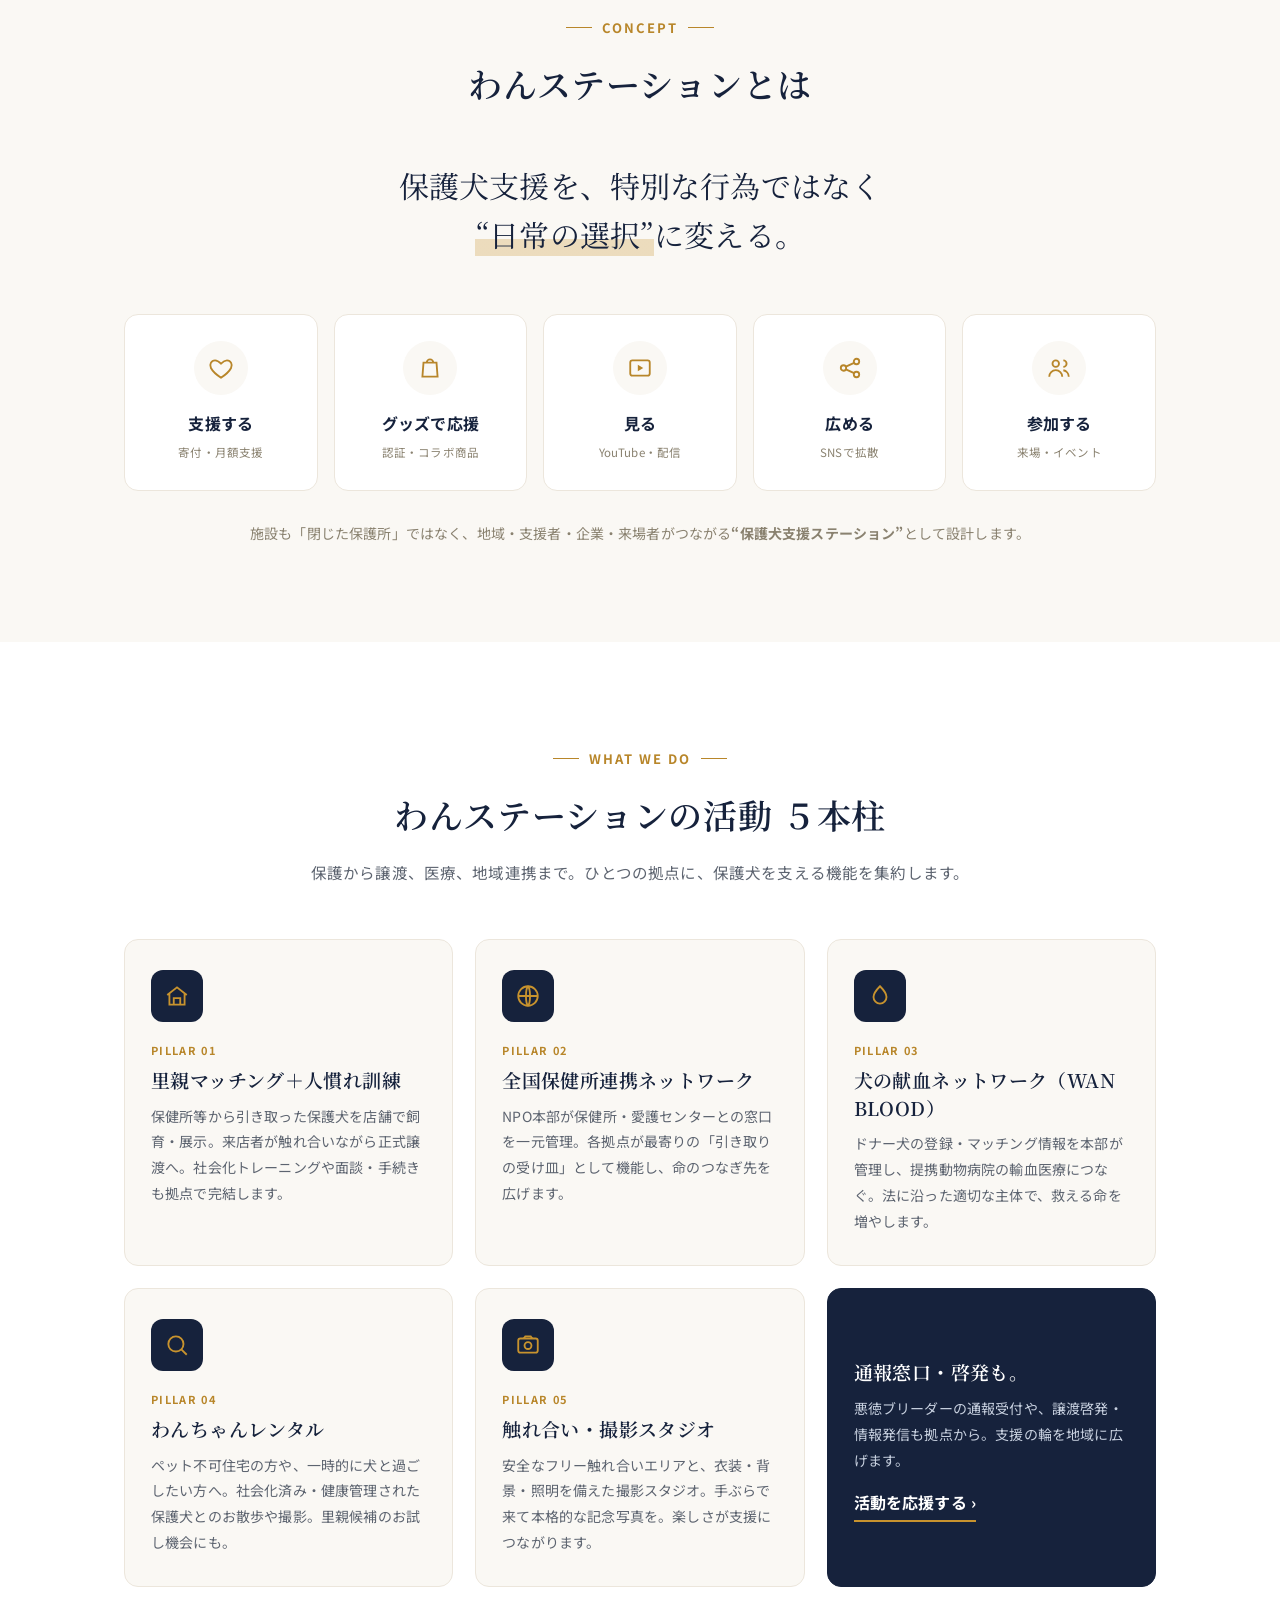
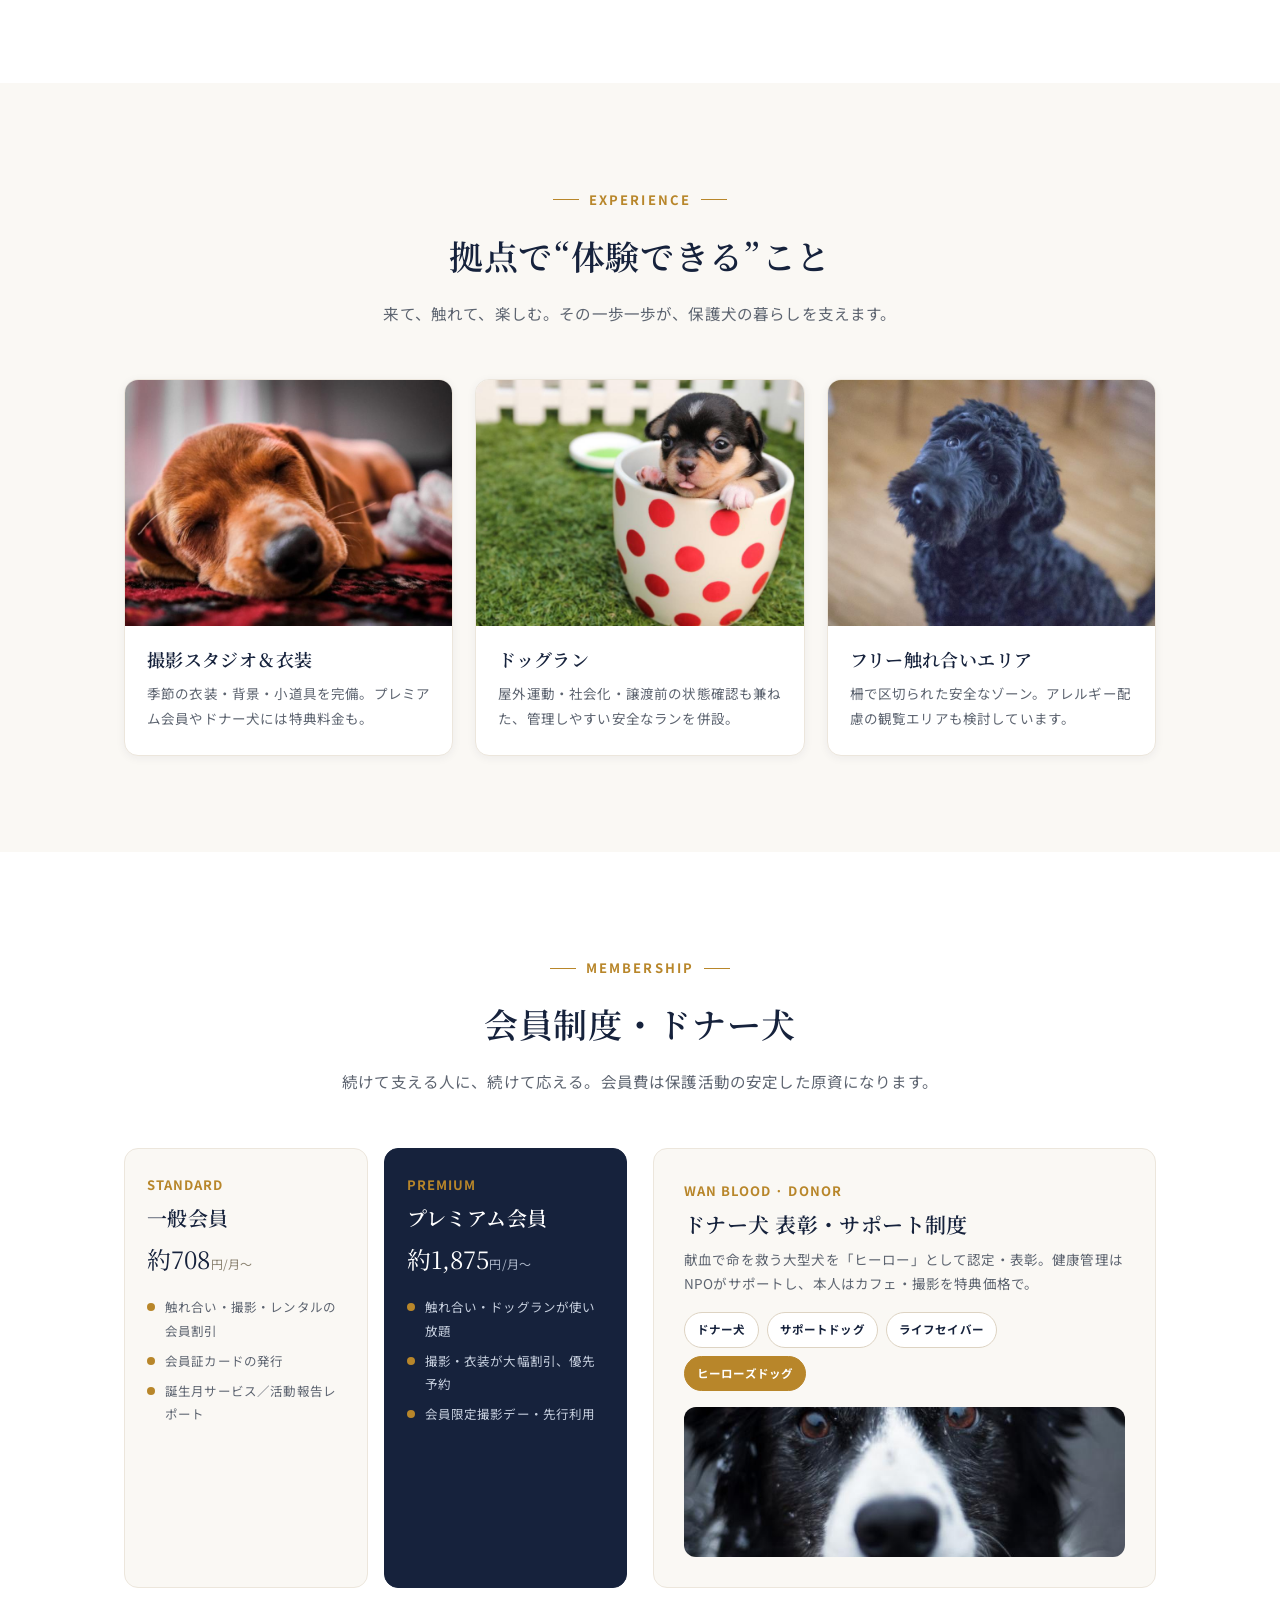
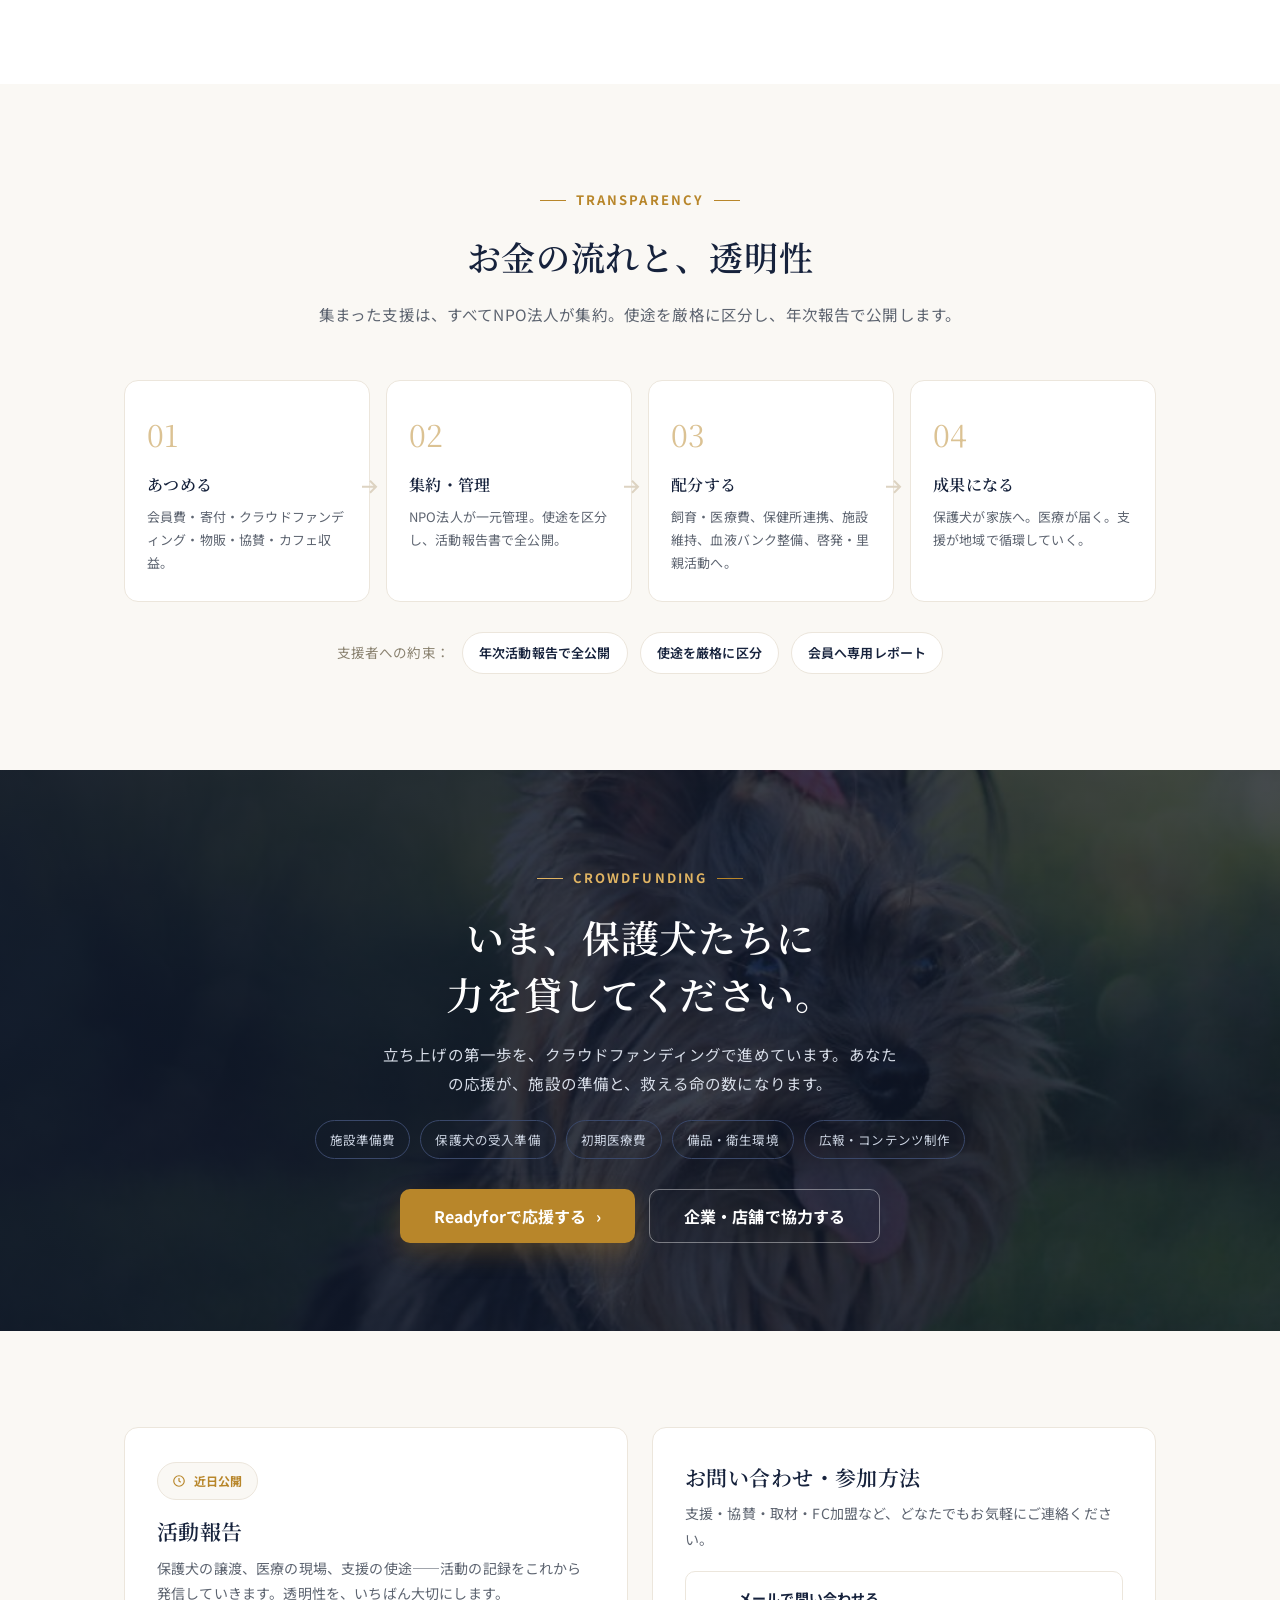
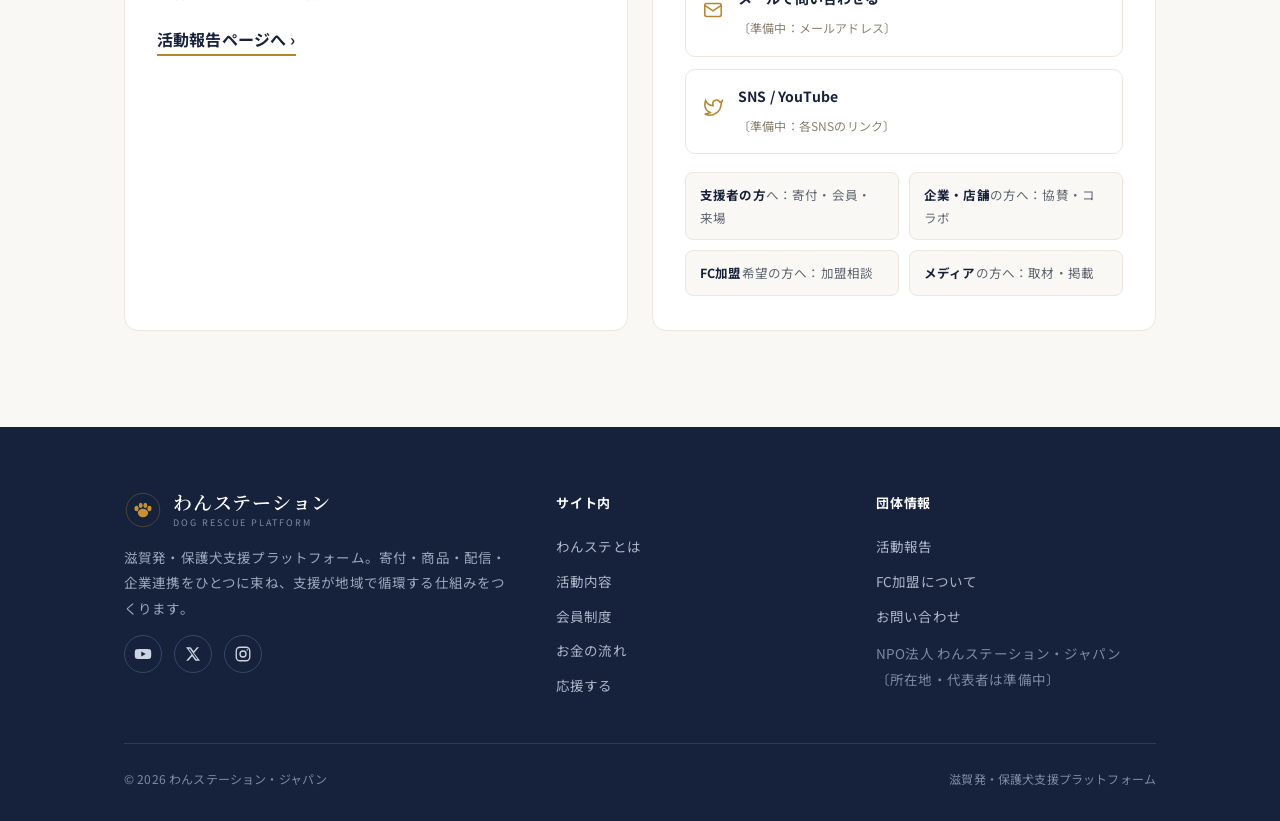
==== commit 5b6366c2: "fix: 保護犬の文脈で誤解を生む『買う/購入』表現を見直し - 「買う」→「グッズで応援する」、「購入」→「お買い物/企業協力」へ - 犬を購入するような連想を避け、商品・グッズでの応援だと明確化 " ====
--- a/classic.html
+++ b/classic.html
@@ -101,7 +101,7 @@
       <div class="issue-card reveal"><div class="n">03</div><p>継続支援の仕組みが弱い（単発で終わる）</p></div>
       <div class="issue-card reveal"><div class="n">04</div><p>企業や店舗が参加しづらい（高額協賛のみ）</p></div>
     </div>
-    <p class="issue-note">わんステは、「寄付」「購入」「視聴」「企業参加」のすべてを“支援の導線”に変える仕組みとして設計します。</p>
+    <p class="issue-note">わんステは、「寄付」「お買い物」「視聴」「企業協力」のすべてを“支援の導線”に変える仕組みとして設計します。</p>
   </div>
 </section>
 
@@ -120,7 +120,7 @@
       </div>
       <div class="concept-item reveal">
         <div class="ci"><svg width="26" height="26" viewBox="0 0 24 24" fill="none" stroke="currentColor" stroke-width="1.7"><path d="M6 7h12l1 13H5L6 7zM9 7a3 3 0 0 1 6 0"/></svg></div>
-        <b>買う</b><span>認証・コラボ商品</span>
+        <b>グッズで応援</b><span>認証・コラボ商品</span>
       </div>
       <div class="concept-item reveal">
         <div class="ci"><svg width="26" height="26" viewBox="0 0 24 24" fill="none" stroke="currentColor" stroke-width="1.7"><rect x="3" y="5" width="18" height="14" rx="2"/><path d="M10 9l5 3-5 3V9z" fill="currentColor" stroke="none"/></svg></div>
